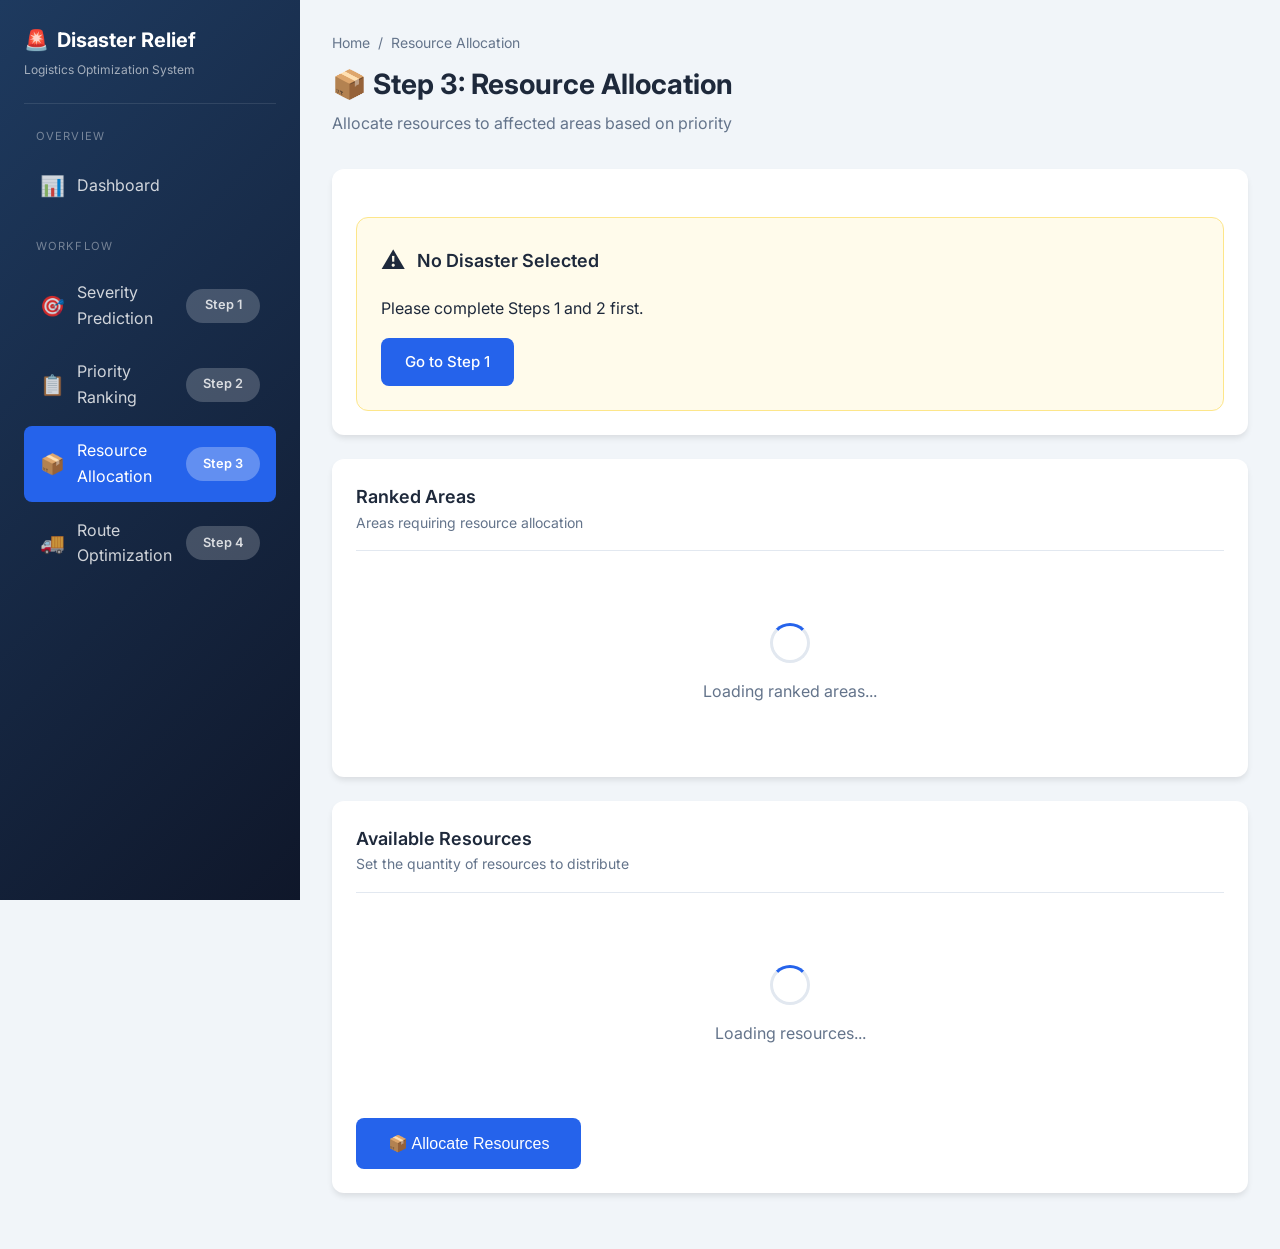
==== frontend/allocate.html @ 88feb4b3 "push to github" ====
<!doctype html>
<html lang="en">
  <head>
    <meta charset="UTF-8" />
    <meta name="viewport" content="width=device-width, initial-scale=1.0" />
    <title>Resource Allocation - Disaster Relief System</title>
    <link rel="stylesheet" href="css/styles.css" />
    <link
      href="https://fonts.googleapis.com/css2?family=Inter:wght@400;500;600;700&display=swap"
      rel="stylesheet"
    />
  </head>
  <body>
    <div class="app-container">
      <!-- Sidebar -->
      <aside class="sidebar">
        <div class="sidebar-header">
          <h1>🚨 <span>Disaster Relief</span></h1>
          <p>Logistics Optimization System</p>
        </div>

        <nav>
          <div class="nav-section">
            <div class="nav-section-title">Overview</div>
            <a href="index.html" class="nav-link">
              <span class="icon">📊</span>
              <span>Dashboard</span>
            </a>
          </div>

          <div class="nav-section">
            <div class="nav-section-title">Workflow</div>
            <a href="predict.html" class="nav-link">
              <span class="icon">🎯</span>
              <span>Severity Prediction</span>
              <span class="step-badge">Step&nbsp;1</span>
            </a>
            <a href="priority.html" class="nav-link">
              <span class="icon">📋</span>
              <span>Priority Ranking</span>
              <span class="step-badge">Step&nbsp;2</span>
            </a>
            <a href="allocate.html" class="nav-link active">
              <span class="icon">📦</span>
              <span>Resource Allocation</span>
              <span class="step-badge">Step&nbsp;3</span>
            </a>
            <a href="routes.html" class="nav-link">
              <span class="icon">🚚</span>
              <span>Route Optimization</span>
              <span class="step-badge">Step&nbsp;4</span>
            </a>
          </div>
        </nav>
      </aside>

      <!-- Main Content -->
      <main class="main-content">
        <div class="page-header">
          <div class="breadcrumb">
            <span>Home</span>
            <span>/</span>
            <span>Resource Allocation</span>
          </div>
          <h2>📦 Step 3: Resource Allocation</h2>
          <p>Allocate resources to affected areas based on priority</p>
        </div>

        <!-- Current Disaster Info -->
        <div class="card" id="disaster-info">
          <div class="loading">
            <div class="spinner"></div>
            <p>Loading disaster info...</p>
          </div>
        </div>

        <!-- Ranked Areas Summary -->
        <div class="card">
          <div class="card-header">
            <div>
              <h3 class="card-title">Ranked Areas</h3>
              <p class="card-subtitle">Areas requiring resource allocation</p>
            </div>
          </div>

          <div id="ranked-areas-list">
            <div class="loading">
              <div class="spinner"></div>
              <p>Loading ranked areas...</p>
            </div>
          </div>
        </div>

        <!-- Available Resources -->
        <div class="card">
          <div class="card-header">
            <div>
              <h3 class="card-title">Available Resources</h3>
              <p class="card-subtitle">
                Set the quantity of resources to distribute
              </p>
            </div>
          </div>

          <div id="resources-form">
            <div class="loading">
              <div class="spinner"></div>
              <p>Loading resources...</p>
            </div>
          </div>

          <div class="btn-group mt-3">
            <button
              class="btn btn-primary btn-lg"
              id="allocate-btn"
              onclick="allocateResources()"
            >
              📦 Allocate Resources
            </button>
          </div>
        </div>

        <!-- Allocation Results -->
        <div id="allocation-result"></div>
      </main>
    </div>

    <script src="js/api.js"></script>
    <script src="js/allocate.js"></script>
  </body>
</html>
---- frontend/css/styles.css ----
/* ============================================================
   DISASTER RELIEF SYSTEM - STYLES
   ============================================================ */

/* ============================================================
   CSS VARIABLES
   ============================================================ */
:root {
  --primary-color: #2563eb;
  --primary-dark: #1d4ed8;
  --primary-light: #3b82f6;
  --secondary-color: #64748b;
  --success-color: #10b981;
  --warning-color: #f59e0b;
  --danger-color: #ef4444;
  --critical-color: #dc2626;

  --bg-color: #f1f5f9;
  --card-bg: #ffffff;
  --text-color: #1e293b;
  --text-muted: #64748b;
  --border-color: #e2e8f0;

  --severity-low: #22c55e;
  --severity-moderate: #eab308;
  --severity-high: #f97316;
  --severity-critical: #ef4444;

  --shadow-sm: 0 1px 2px 0 rgb(0 0 0 / 0.05);
  --shadow-md: 0 4px 6px -1px rgb(0 0 0 / 0.1);
  --shadow-lg: 0 10px 15px -3px rgb(0 0 0 / 0.1);

  --radius-sm: 0.375rem;
  --radius-md: 0.5rem;
  --radius-lg: 0.75rem;
}

/* ============================================================
   RESET & BASE
   ============================================================ */
* {
  margin: 0;
  padding: 0;
  box-sizing: border-box;
}

body {
  font-family:
    "Inter",
    -apple-system,
    BlinkMacSystemFont,
    "Segoe UI",
    Roboto,
    sans-serif;
  background-color: var(--bg-color);
  color: var(--text-color);
  line-height: 1.6;
}

a {
  text-decoration: none;
  color: var(--primary-color);
}

a:hover {
  color: var(--primary-dark);
}

/* ============================================================
   LAYOUT
   ============================================================ */
.app-container {
  display: flex;
  min-height: 100vh;
}

/* Sidebar */
.sidebar {
  width: 300px;
  background: linear-gradient(135deg, #1e3a5f 0%, #0f172a 100%);
  color: white;
  padding: 1.5rem;
  position: fixed;
  height: 100vh;
  overflow-y: auto;
}

.sidebar-header {
  padding-bottom: 1.5rem;
  border-bottom: 1px solid rgba(255, 255, 255, 0.1);
  margin-bottom: 1.5rem;
}

.sidebar-header h1 {
  font-size: 1.25rem;
  font-weight: 700;
  display: flex;
  align-items: center;
  gap: 0.5rem;
}

.sidebar-header p {
  font-size: 0.75rem;
  color: rgba(255, 255, 255, 0.6);
  margin-top: 0.25rem;
}

/* Navigation */
.nav-section {
  margin-bottom: 1.5rem;
}

.nav-section-title {
  font-size: 0.7rem;
  text-transform: uppercase;
  letter-spacing: 0.1em;
  color: rgba(255, 255, 255, 0.4);
  margin-bottom: 0.75rem;
  padding-left: 0.75rem;
}

.nav-link {
  display: flex;
  align-items: center;
  gap: 0.75rem;
  padding: 0.75rem 1rem;
  border-radius: var(--radius-md);
  color: rgba(255, 255, 255, 0.8);
  transition: all 0.2s;
  margin-bottom: 0.25rem;
}

.nav-link > span:not(.icon):not(.step-badge) {
  flex: 1;
  min-width: 0;
  padding-right: 1rem;
}

.nav-link:hover {
  background: rgba(255, 255, 255, 0.1);
  color: white;
}

.nav-link.active {
  background: var(--primary-color);
  color: white;
}

.nav-link .icon {
  font-size: 1.25rem;
}

.nav-link .step-badge {
  background: rgba(255, 255, 255, 0.2);
  display: inline-flex;
  align-items: center;
  justify-content: center;
  min-width: 74px;
  height: 34px;
  padding: 0 0.75rem;
  border-radius: 9999px;
  font-size: 0.8rem;
  font-weight: 600;
  line-height: 1;
  white-space: nowrap;
  flex-shrink: 0;
  margin-left: 1rem;
}

.nav-link.active .step-badge {
  background: rgba(255, 255, 255, 0.28);
}

/* Main Content */
.main-content {
  flex: 1;
  margin-left: 300px;
  padding: 2rem;
  min-height: 100vh;
}

/* ============================================================
   HEADER
   ============================================================ */
.page-header {
  margin-bottom: 2rem;
}

.page-header h2 {
  font-size: 1.75rem;
  font-weight: 700;
  color: var(--text-color);
}

.page-header p {
  color: var(--text-muted);
  margin-top: 0.25rem;
}

.breadcrumb {
  display: flex;
  align-items: center;
  gap: 0.5rem;
  font-size: 0.875rem;
  color: var(--text-muted);
  margin-bottom: 0.5rem;
}

/* ============================================================
   CARDS
   ============================================================ */
.card {
  background: var(--card-bg);
  border-radius: var(--radius-lg);
  box-shadow: var(--shadow-md);
  padding: 1.5rem;
  margin-bottom: 1.5rem;
}

.card-header {
  display: flex;
  justify-content: space-between;
  align-items: center;
  margin-bottom: 1.5rem;
  padding-bottom: 1rem;
  border-bottom: 1px solid var(--border-color);
}

.card-title {
  font-size: 1.125rem;
  font-weight: 600;
}

.card-subtitle {
  font-size: 0.875rem;
  color: var(--text-muted);
}

/* ============================================================
   STATS CARDS
   ============================================================ */
.stats-grid {
  display: grid;
  grid-template-columns: repeat(auto-fit, minmax(200px, 1fr));
  gap: 1.5rem;
  margin-bottom: 2rem;
}

.stat-card {
  background: var(--card-bg);
  border-radius: var(--radius-lg);
  padding: 1.5rem;
  box-shadow: var(--shadow-md);
  display: flex;
  align-items: flex-start;
  gap: 1rem;
}

.stat-icon {
  width: 48px;
  height: 48px;
  border-radius: var(--radius-md);
  display: flex;
  align-items: center;
  justify-content: center;
  font-size: 1.5rem;
}

.stat-icon.blue {
  background: #dbeafe;
  color: #2563eb;
}

.stat-icon.green {
  background: #d1fae5;
  color: #10b981;
}

.stat-icon.orange {
  background: #ffedd5;
  color: #f97316;
}

.stat-icon.purple {
  background: #ede9fe;
  color: #8b5cf6;
}

.stat-icon.red {
  background: #fee2e2;
  color: #ef4444;
}

.stat-info h3 {
  font-size: 1.75rem;
  font-weight: 700;
  line-height: 1;
}

.stat-info p {
  font-size: 0.875rem;
  color: var(--text-muted);
  margin-top: 0.25rem;
}

/* ============================================================
   FORMS
   ============================================================ */
.form-grid {
  display: grid;
  grid-template-columns: repeat(auto-fit, minmax(250px, 1fr));
  gap: 1.5rem;
}

.form-group {
  margin-bottom: 1.25rem;
}

.form-group label {
  display: block;
  font-size: 0.875rem;
  font-weight: 500;
  margin-bottom: 0.5rem;
  color: var(--text-color);
}

.form-group label .required {
  color: var(--danger-color);
}

.form-control {
  width: 100%;
  padding: 0.75rem 1rem;
  font-size: 0.9375rem;
  border: 1px solid var(--border-color);
  border-radius: var(--radius-md);
  background: var(--card-bg);
  color: var(--text-color);
  transition:
    border-color 0.2s,
    box-shadow 0.2s;
}

.form-control:focus {
  outline: none;
  border-color: var(--primary-color);
  box-shadow: 0 0 0 3px rgba(37, 99, 235, 0.1);
}

.form-control::placeholder {
  color: var(--text-muted);
}

select.form-control {
  appearance: none;
  background-image: url("data:image/svg+xml,%3Csvg xmlns='http://www.w3.org/2000/svg' fill='none' viewBox='0 0 24 24' stroke='%2364748b'%3E%3Cpath stroke-linecap='round' stroke-linejoin='round' stroke-width='2' d='M19 9l-7 7-7-7'%3E%3C/path%3E%3C/svg%3E");
  background-repeat: no-repeat;
  background-position: right 0.75rem center;
  background-size: 1.25rem;
  padding-right: 2.5rem;
}

.form-hint {
  font-size: 0.75rem;
  color: var(--text-muted);
  margin-top: 0.25rem;
}

/* ============================================================
   BUTTONS
   ============================================================ */
.btn {
  display: inline-flex;
  align-items: center;
  justify-content: center;
  gap: 0.5rem;
  padding: 0.75rem 1.5rem;
  font-size: 0.9375rem;
  font-weight: 500;
  border-radius: var(--radius-md);
  border: none;
  cursor: pointer;
  transition: all 0.2s;
}

.btn:disabled {
  opacity: 0.6;
  cursor: not-allowed;
}

.btn-primary {
  background: var(--primary-color);
  color: white;
}

.btn-primary:hover:not(:disabled) {
  background: var(--primary-dark);
}

.btn-secondary {
  background: var(--secondary-color);
  color: white;
}

.btn-secondary:hover:not(:disabled) {
  background: #475569;
}

.btn-success {
  background: var(--success-color);
  color: white;
}

.btn-success:hover:not(:disabled) {
  background: #059669;
}

.btn-danger {
  background: var(--danger-color);
  color: white;
}

.btn-danger:hover:not(:disabled) {
  background: #dc2626;
}

.btn-outline {
  background: transparent;
  border: 1px solid var(--border-color);
  color: var(--text-color);
}

.btn-outline:hover:not(:disabled) {
  background: var(--bg-color);
}

.btn-lg {
  padding: 1rem 2rem;
  font-size: 1rem;
}

.btn-sm {
  padding: 0.5rem 1rem;
  font-size: 0.8125rem;
}

.btn-block {
  width: 100%;
}

.btn-group {
  display: flex;
  gap: 0.75rem;
  margin-top: 1.5rem;
}

/* ============================================================
   TABLES
   ============================================================ */
.table-container {
  overflow-x: auto;
}

.table {
  width: 100%;
  border-collapse: collapse;
}

.table th,
.table td {
  padding: 0.875rem 1rem;
  text-align: left;
  border-bottom: 1px solid var(--border-color);
}

.table th {
  font-size: 0.75rem;
  font-weight: 600;
  text-transform: uppercase;
  letter-spacing: 0.05em;
  color: var(--text-muted);
  background: var(--bg-color);
}

.table tbody tr:hover {
  background: var(--bg-color);
}

.table td {
  font-size: 0.9375rem;
}

/* ============================================================
   BADGES & SEVERITY
   ============================================================ */
.badge {
  display: inline-flex;
  align-items: center;
  padding: 0.25rem 0.75rem;
  font-size: 0.75rem;
  font-weight: 500;
  border-radius: 9999px;
}

.badge-low {
  background: #d1fae5;
  color: #065f46;
}

.badge-moderate {
  background: #fef3c7;
  color: #92400e;
}

.badge-high {
  background: #ffedd5;
  color: #9a3412;
}

.badge-critical {
  background: #fee2e2;
  color: #991b1b;
}

.badge-info {
  background: #dbeafe;
  color: #1e40af;
}

.badge-success {
  background: #d1fae5;
  color: #065f46;
}

.severity-indicator {
  display: inline-flex;
  align-items: center;
  gap: 0.5rem;
}

.severity-dot {
  width: 10px;
  height: 10px;
  border-radius: 50%;
}

.severity-dot.low {
  background: var(--severity-low);
}
.severity-dot.moderate {
  background: var(--severity-moderate);
}
.severity-dot.high {
  background: var(--severity-high);
}
.severity-dot.critical {
  background: var(--severity-critical);
}

/* ============================================================
   RESULTS & ALERTS
   ============================================================ */
.result-box {
  padding: 1.5rem;
  border-radius: var(--radius-lg);
  margin-top: 1.5rem;
}

.result-box.success {
  background: #f0fdf4;
  border: 1px solid #86efac;
}

.result-box.error {
  background: #fef2f2;
  border: 1px solid #fecaca;
}

.result-box.info {
  background: #eff6ff;
  border: 1px solid #bfdbfe;
}

.result-box.warning {
  background: #fffbeb;
  border: 1px solid #fde68a;
}

.result-header {
  display: flex;
  align-items: center;
  gap: 0.75rem;
  margin-bottom: 1rem;
}

.result-header .icon {
  font-size: 1.5rem;
}

.result-header h3 {
  font-size: 1.125rem;
  font-weight: 600;
}

.result-grid {
  display: grid;
  grid-template-columns: repeat(auto-fit, minmax(150px, 1fr));
  gap: 1rem;
}

.result-item {
  text-align: center;
  padding: 1rem;
  background: rgba(255, 255, 255, 0.5);
  border-radius: var(--radius-md);
}

.result-item .value {
  font-size: 1.5rem;
  font-weight: 700;
  color: var(--primary-color);
}

.result-item .label {
  font-size: 0.8125rem;
  color: var(--text-muted);
}

/* ============================================================
   PRIORITY LIST
   ============================================================ */
.priority-list {
  list-style: none;
}

.priority-item {
  display: flex;
  align-items: center;
  gap: 1rem;
  padding: 1rem;
  border: 1px solid var(--border-color);
  border-radius: var(--radius-md);
  margin-bottom: 0.75rem;
  background: var(--card-bg);
  transition: box-shadow 0.2s;
}

.priority-item:hover {
  box-shadow: var(--shadow-md);
}

.priority-rank {
  width: 36px;
  height: 36px;
  border-radius: 50%;
  background: var(--primary-color);
  color: white;
  display: flex;
  align-items: center;
  justify-content: center;
  font-weight: 700;
}

.priority-rank.top-1 {
  background: #fbbf24;
}
.priority-rank.top-2 {
  background: #9ca3af;
}
.priority-rank.top-3 {
  background: #b45309;
}

.priority-info {
  flex: 1;
}

.priority-info h4 {
  font-weight: 600;
  margin-bottom: 0.25rem;
}

.priority-info p {
  font-size: 0.8125rem;
  color: var(--text-muted);
}

.priority-score {
  text-align: right;
}

.priority-score .score {
  font-size: 1.25rem;
  font-weight: 700;
  color: var(--primary-color);
}

.priority-score .label {
  font-size: 0.75rem;
  color: var(--text-muted);
}

/* ============================================================
   ALLOCATION VIEW
   ============================================================ */
.allocation-card {
  border: 1px solid var(--border-color);
  border-radius: var(--radius-md);
  padding: 1rem;
  margin-bottom: 1rem;
}

.allocation-header {
  display: flex;
  justify-content: space-between;
  align-items: center;
  margin-bottom: 1rem;
}

.allocation-resources {
  display: flex;
  flex-wrap: wrap;
  gap: 0.75rem;
}

.resource-tag {
  display: flex;
  align-items: center;
  gap: 0.5rem;
  padding: 0.5rem 0.75rem;
  background: var(--bg-color);
  border-radius: var(--radius-sm);
  font-size: 0.875rem;
}

.resource-tag .amount {
  font-weight: 600;
  color: var(--primary-color);
}

/* ============================================================
   MAP CONTAINER
   ============================================================ */
.map-container {
  height: 400px;
  border-radius: var(--radius-lg);
  overflow: hidden;
  border: 1px solid var(--border-color);
}

#map {
  width: 100%;
  height: 100%;
}

/* ============================================================
   ROUTE CARDS
   ============================================================ */
.route-card {
  border: 1px solid var(--border-color);
  border-radius: var(--radius-lg);
  margin-bottom: 1.5rem;
  overflow: hidden;
}

.route-header {
  background: var(--bg-color);
  padding: 1rem 1.5rem;
  display: flex;
  justify-content: space-between;
  align-items: center;
}

.route-header h4 {
  display: flex;
  align-items: center;
  gap: 0.5rem;
}

.route-stats {
  display: flex;
  gap: 1.5rem;
}

.route-stats span {
  font-size: 0.875rem;
  color: var(--text-muted);
}

.route-stats strong {
  color: var(--text-color);
}

.route-stops {
  padding: 1rem 1.5rem;
}

.route-stop {
  display: flex;
  align-items: flex-start;
  gap: 1rem;
  padding: 1rem 0;
  border-bottom: 1px dashed var(--border-color);
}

.route-stop:last-child {
  border-bottom: none;
}

.stop-number {
  width: 28px;
  height: 28px;
  border-radius: 50%;
  background: var(--primary-color);
  color: white;
  display: flex;
  align-items: center;
  justify-content: center;
  font-size: 0.8125rem;
  font-weight: 600;
  flex-shrink: 0;
}

.stop-info {
  flex: 1;
}

.stop-info h5 {
  font-weight: 600;
  margin-bottom: 0.25rem;
}

.stop-info p {
  font-size: 0.8125rem;
  color: var(--text-muted);
}

.stop-distance {
  text-align: right;
  font-size: 0.875rem;
}

.stop-distance .km {
  font-weight: 600;
}

.stop-distance .time {
  color: var(--text-muted);
}

/* ============================================================
   CHECKBOX & SELECTIONS
   ============================================================ */
.checkbox-group {
  display: grid;
  grid-template-columns: repeat(auto-fill, minmax(200px, 1fr));
  gap: 0.75rem;
}

.checkbox-item {
  display: flex;
  align-items: center;
  gap: 0.75rem;
  padding: 0.75rem;
  border: 1px solid var(--border-color);
  border-radius: var(--radius-md);
  cursor: pointer;
  transition: all 0.2s;
}

.checkbox-item:hover {
  border-color: var(--primary-color);
}

.checkbox-item.selected {
  border-color: var(--primary-color);
  background: rgba(37, 99, 235, 0.05);
}

.checkbox-item input[type="checkbox"] {
  width: 18px;
  height: 18px;
  accent-color: var(--primary-color);
}

.checkbox-item label {
  cursor: pointer;
  flex: 1;
}

/* ============================================================
   LOADING STATES
   ============================================================ */
.loading {
  display: flex;
  flex-direction: column;
  align-items: center;
  justify-content: center;
  padding: 3rem;
  color: var(--text-muted);
}

.spinner {
  width: 40px;
  height: 40px;
  border: 3px solid var(--border-color);
  border-top-color: var(--primary-color);
  border-radius: 50%;
  animation: spin 1s linear infinite;
  margin-bottom: 1rem;
}

@keyframes spin {
  to {
    transform: rotate(360deg);
  }
}

/* ============================================================
   PROGRESS STEPS
   ============================================================ */
.workflow-steps {
  display: flex;
  justify-content: space-between;
  margin-bottom: 2rem;
  padding: 1.5rem;
  background: var(--card-bg);
  border-radius: var(--radius-lg);
  box-shadow: var(--shadow-md);
}

.workflow-step {
  display: flex;
  align-items: center;
  gap: 0.75rem;
  flex: 1;
  position: relative;
}

.workflow-step:not(:last-child)::after {
  content: "";
  position: absolute;
  right: 0;
  top: 50%;
  transform: translateY(-50%);
  width: calc(100% - 120px);
  height: 2px;
  background: var(--border-color);
  margin-left: 1rem;
}

.workflow-step.completed::after {
  background: var(--success-color);
}

.step-circle {
  width: 40px;
  height: 40px;
  border-radius: 50%;
  background: var(--bg-color);
  border: 2px solid var(--border-color);
  display: flex;
  align-items: center;
  justify-content: center;
  font-weight: 600;
  flex-shrink: 0;
  z-index: 1;
}

.workflow-step.active .step-circle {
  background: var(--primary-color);
  border-color: var(--primary-color);
  color: white;
}

.workflow-step.completed .step-circle {
  background: var(--success-color);
  border-color: var(--success-color);
  color: white;
}

.step-text {
  font-size: 0.875rem;
}

.step-text strong {
  display: block;
}

.step-text span {
  color: var(--text-muted);
  font-size: 0.75rem;
}

/* ============================================================
   EMPTY STATES
   ============================================================ */
.empty-state {
  text-align: center;
  padding: 3rem;
  color: var(--text-muted);
}

.empty-state .icon {
  font-size: 4rem;
  margin-bottom: 1rem;
  opacity: 0.5;
}

.empty-state h3 {
  font-size: 1.25rem;
  margin-bottom: 0.5rem;
  color: var(--text-color);
}

/* ============================================================
   RESPONSIVE
   ============================================================ */
@media (max-width: 1024px) {
  .sidebar {
    width: 80px;
    padding: 1rem 0.5rem;
  }

  .sidebar-header h1 span,
  .sidebar-header p,
  .nav-section-title,
  .nav-link span:not(.icon) {
    display: none;
  }

  .nav-link {
    justify-content: center;
    padding: 0.75rem;
  }

  .nav-link .icon {
    font-size: 1.5rem;
  }

  .main-content {
    margin-left: 80px;
  }
}

@media (max-width: 768px) {
  .sidebar {
    display: none;
  }

  .main-content {
    margin-left: 0;
    padding: 1rem;
  }

  .stats-grid {
    grid-template-columns: 1fr 1fr;
  }

  .form-grid {
    grid-template-columns: 1fr;
  }

  .workflow-steps {
    flex-direction: column;
    gap: 1rem;
  }

  .workflow-step::after {
    display: none;
  }
}

/* ============================================================
   UTILITIES
   ============================================================ */
.text-center {
  text-align: center;
}
.text-right {
  text-align: right;
}
.text-muted {
  color: var(--text-muted);
}
.text-success {
  color: var(--success-color);
}
.text-danger {
  color: var(--danger-color);
}
.text-warning {
  color: var(--warning-color);
}

.mt-1 {
  margin-top: 0.5rem;
}
.mt-2 {
  margin-top: 1rem;
}
.mt-3 {
  margin-top: 1.5rem;
}
.mt-4 {
  margin-top: 2rem;
}

.mb-1 {
  margin-bottom: 0.5rem;
}
.mb-2 {
  margin-bottom: 1rem;
}
.mb-3 {
  margin-bottom: 1.5rem;
}
.mb-4 {
  margin-bottom: 2rem;
}

.hidden {
  display: none;
}
.flex {
  display: flex;
}
.flex-between {
  justify-content: space-between;
}
.flex-center {
  align-items: center;
}
.gap-1 {
  gap: 0.5rem;
}
.gap-2 {
  gap: 1rem;
}
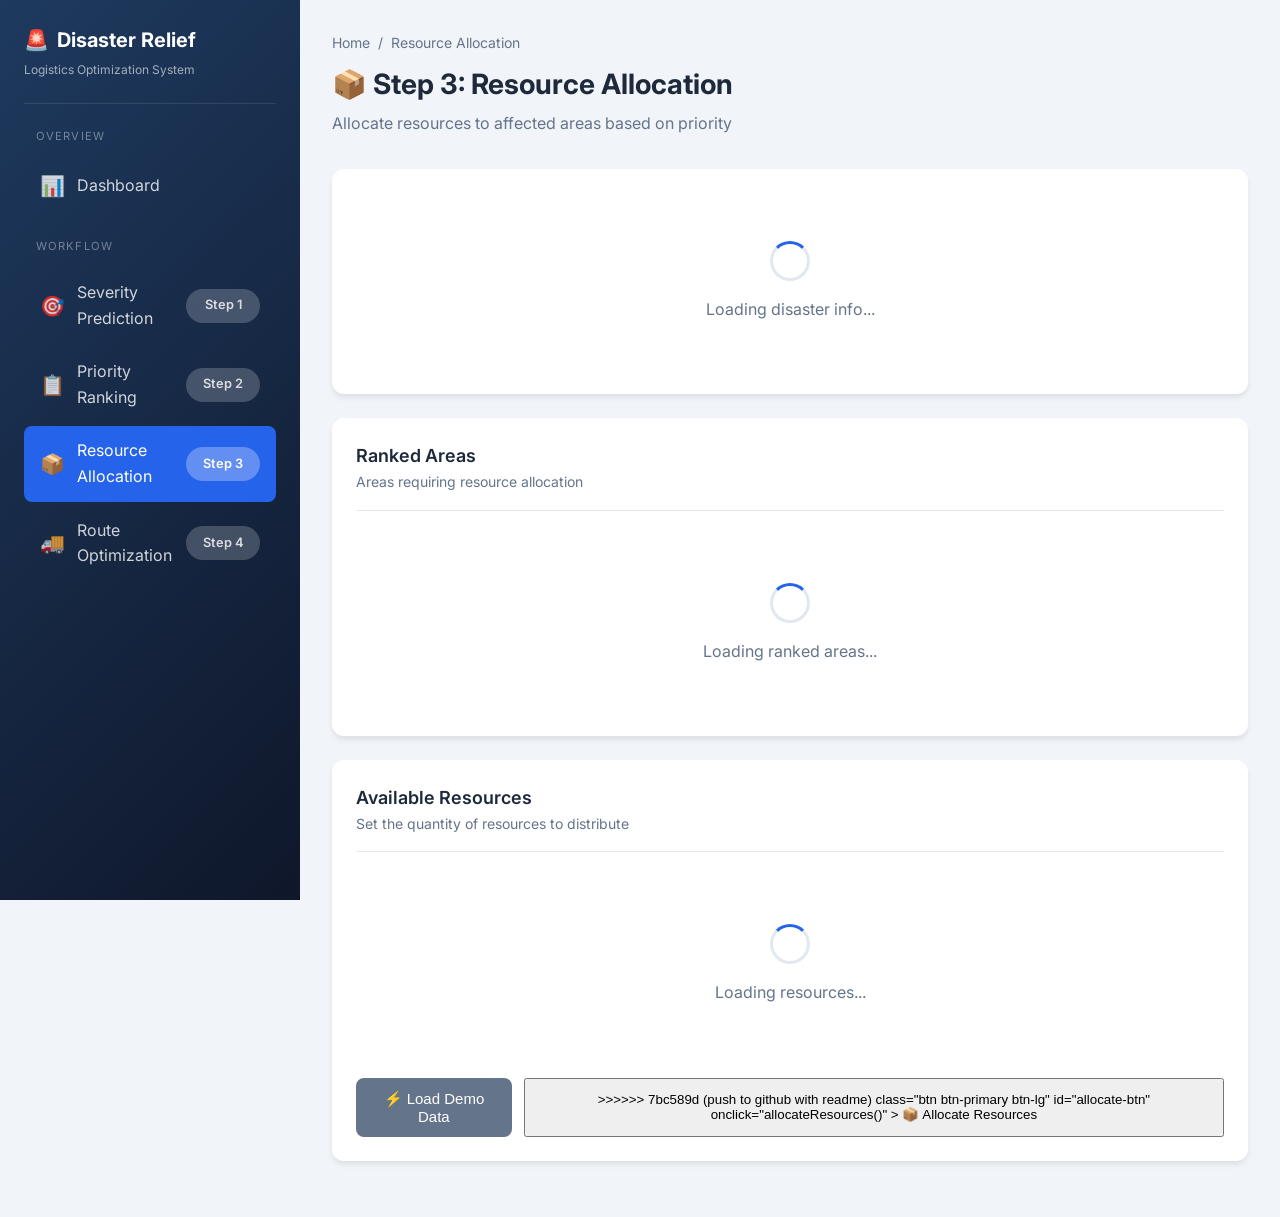
==== commit 70aeca81: "push to github with readme" ====
--- a/frontend/allocate.html
+++ b/frontend/allocate.html
@@ -111,6 +111,16 @@
 
           <div class="btn-group mt-3">
             <button
+<<<<<<< HEAD
+=======
+              class="btn btn-secondary"
+              id="load-allocation-demo-btn"
+              type="button"
+            >
+              ⚡ Load Demo Data
+            </button>
+            <button
+>>>>>>> 7bc589d (push to github with readme)
               class="btn btn-primary btn-lg"
               id="allocate-btn"
               onclick="allocateResources()"
--- a/frontend/css/styles.css
+++ b/frontend/css/styles.css
@@ -316,6 +316,13 @@
   margin-bottom: 1.25rem;
 }
 
+<<<<<<< HEAD
+=======
+.form-group.full-width {
+  grid-column: 1 / -1;
+}
+
+>>>>>>> 7bc589d (push to github with readme)
 .form-group label {
   display: block;
   font-size: 0.875rem;
@@ -748,11 +755,26 @@
   border: 1px solid var(--border-color);
 }
 
+<<<<<<< HEAD
+=======
+.prediction-map-container {
+  height: 340px;
+}
+
+>>>>>>> 7bc589d (push to github with readme)
 #map {
   width: 100%;
   height: 100%;
 }
 
+<<<<<<< HEAD
+=======
+#prediction-map {
+  width: 100%;
+  height: 100%;
+}
+
+>>>>>>> 7bc589d (push to github with readme)
 /* ============================================================
    ROUTE CARDS
    ============================================================ */
